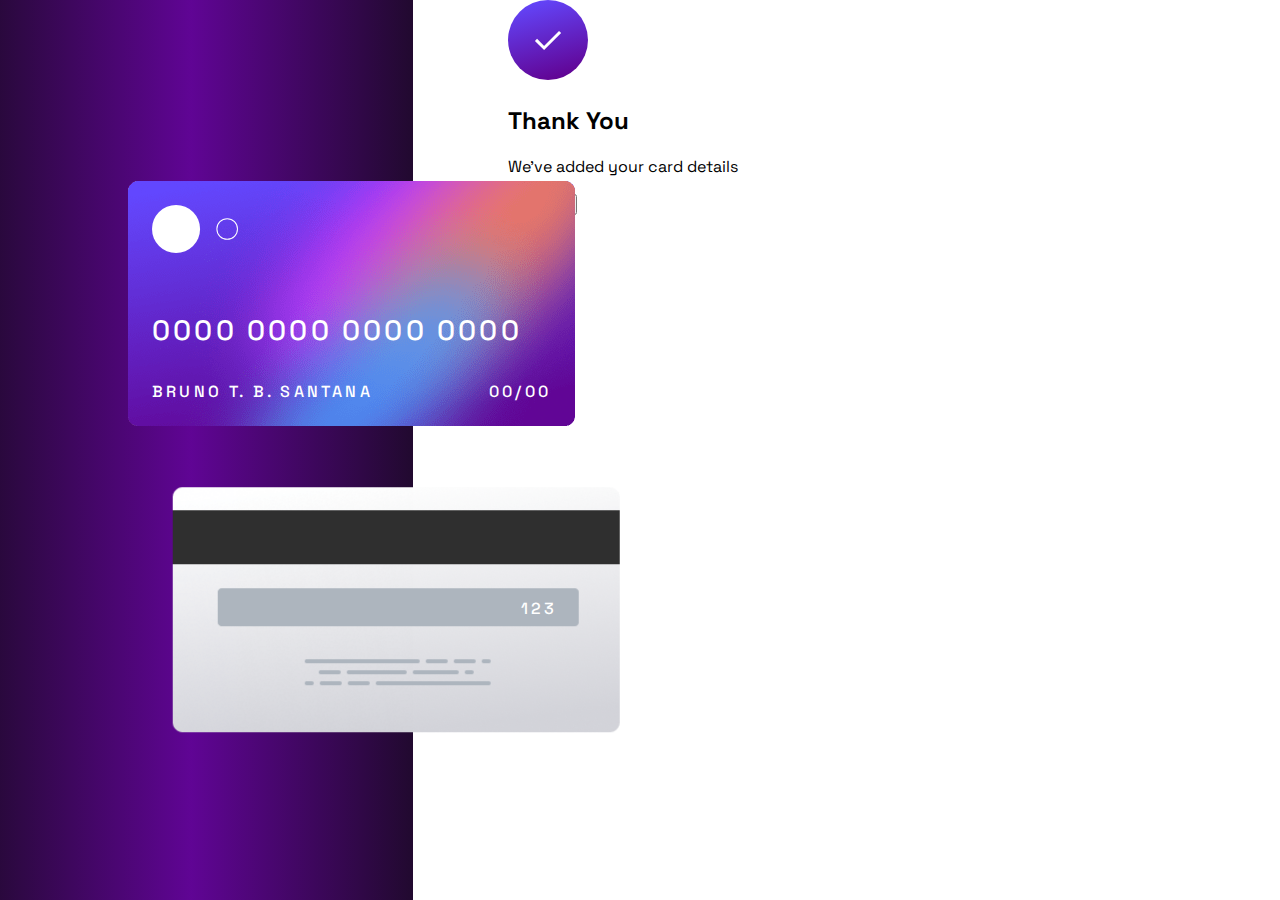
==== assets/pages/complete_registration.html @ 6f390f9c "Implementando transição de página" ====
<!DOCTYPE html>
<html lang="pt-br">
<head>
    <meta charset="UTF-8">
    <meta http-equiv="X-UA-Compatible" content="IE=edge">
    <meta name="viewport" content="width=device-width, initial-scale=1.0">
    <link rel="stylesheet" href="../.././interactive-card-details-form-main/images/favicon-32x32.png">
    <link rel="stylesheet" href="../css/1-base/base.css">
    <title>Frontend Mentor | Interactive card details form</title>
</head>
<body>
    <main>
        <section class="card__section">
            <div class="container__cards">
                <div class="back__card">
                    <h3 class="card__cvc" id="card__cvc">123</h3>
                </div>

                <div class="front__card">
                    <span class="card__seal"></span> <!-- Aqui vai o selo prateado do cartão -->

                    <h1 class="card__number" id="front__card__number">0000 0000 0000 0000</h1>

                    <div class="card__info">
                        <h2 class="card__name" id="card__name">Bruno T. B. Santana</h2>
                        <h3 class="card__date" id="card__date">00/00</h3>
                        </div>
                </div>
            </div>

        </section>

        <section class="thanks__section">
            <img src="../img/icon-complete.svg" alt="" class="thanks__img"> <!-- Aqui vai a imagem de certo -->
            <h2 class="thanks__subtitle">Thank You</h2>
            <p class="thanks__paragraph">We've added your card details</p>
            <button type="submit">Continue</button>
        </section>
    </main>

    <script src="../js/1-script.js" type="module"></script>
</body>
</html>
---- assets/css/1-base/base.css ----
@import url("https://fonts.googleapis.com/css2?family=Space+Grotesk:wght@300;500&display=swap");
.card__section::before {
  content: "";
  position: absolute;
  top: 0;
  left: 0;
  width: 100%;
  height: 28%;
  background: linear-gradient(to right, hsl(278, 68%, 11%), hsl(278, 68%, 11%), hsl(278, 94%, 30%), hsl(278, 68%, 11%));
  z-index: -1;
}
.card__section .container__cards {
  display: flex;
  flex-direction: column;
  justify-content: space-between;
  max-width: 23.75rem;
  margin: 0 auto 9rem auto;
  padding: 2rem 1rem 0 1rem;
  position: relative;
}
.card__section .container__cards .back__card {
  background-image: url(../../img/bg-card-back.png);
  background-repeat: no-repeat;
  background-size: cover;
  width: 17.875rem;
  height: 9.8125rem;
  position: relative;
}
.card__section .container__cards .back__card .card__cvc {
  color: hsl(0, 0%, 100%);
  font-size: 0.75rem;
  font-weight: 500;
  letter-spacing: 0.2rem;
  text-transform: "";
  margin: 0;
  position: absolute;
  transform: translate(-50%, -50%);
  top: 49.5%;
  left: 82%;
}
@media screen and (min-width: 375px) {
  .card__section .container__cards .back__card {
    align-self: flex-end;
  }
}
.card__section .container__cards .front__card {
  background-image: url(../../img/bg-card-front.png);
  background-repeat: no-repeat;
  background-size: cover;
  display: flex;
  flex-direction: column;
  align-self: flex-start;
  justify-content: space-between;
  font-family: "Space Grotesk", sans-serif;
  width: 17.875rem;
  height: 9.8125rem;
  position: absolute;
  transform: translate(0%, -43%);
  top: 100%;
  z-index: 2;
}
.card__section .container__cards .front__card .card__seal {
  background-image: url(../../img/card-logo.svg);
  background-repeat: no-repeat;
  background-size: contain;
  width: 3.5rem;
  height: 2rem;
  margin: 1rem 0 0 1rem;
}
.card__section .container__cards .front__card .card__number {
  color: hsl(0, 0%, 100%);
  font-size: 1rem;
  font-weight: 500;
  letter-spacing: 0.2rem;
  text-transform: uppercase;
  padding-top: 1rem;
  margin: 0 1rem 0 1rem;
}
.card__section .container__cards .front__card .card__info {
  display: flex;
  justify-content: space-between;
  margin: 0 1rem 1rem 1rem;
}
.card__section .container__cards .front__card .card__info .card__name, .card__section .container__cards .front__card .card__info .card__date {
  color: hsl(0, 0%, 100%);
  font-size: 0.75rem;
  font-weight: 500;
  letter-spacing: 0.2rem;
  text-transform: uppercase;
  margin: 0;
}

@media screen and (min-width: 992px) {
  .card__section {
    display: flex;
    justify-content: center;
    align-items: center;
    position: relative;
  }
  .card__section::before {
    content: "";
    position: absolute;
    top: 0;
    left: -100%;
    right: 0rem;
    width: 175%;
    height: 100%;
  }
  .card__section .container__cards {
    margin: 0 0 0rem 0;
    padding: 0rem 0rem 0 0rem;
  }
  .card__section .container__cards .back__card {
    transform: translate(0%, 65%);
  }
  .card__section .container__cards .front__card {
    transform: translate(0%, -160%);
  }
}
@media screen and (min-width: 992px) and (min-width: 1200px) {
  .card__section .container__cards .back__card {
    transform: translate(25%, 65%);
    width: 27.9375rem;
    height: 15.3125rem;
  }
  .card__section .container__cards .back__card .card__cvc {
    color: hsl(0, 0%, 100%);
    font-size: 1rem;
    font-weight: 500;
    letter-spacing: 0.2rem;
    text-transform: "";
  }
  .card__section .container__cards .front__card {
    transform: translate(0%, -160%);
    width: 27.9375rem;
    height: 15.3125rem;
  }
  .card__section .container__cards .front__card .card__seal {
    width: 5.375rem;
    height: 3.1875rem;
    margin: 1.5rem 0 0 1.5rem;
  }
  .card__section .container__cards .front__card .card__number {
    color: hsl(0, 0%, 100%);
    font-size: 1.75rem;
    font-weight: 500;
    letter-spacing: 0.2rem;
    text-transform: uppercase;
    padding-top: 1.5rem;
    margin: 0 1.5rem 0 1.5rem;
  }
  .card__section .container__cards .front__card .card__info {
    margin: 0 1.5rem 1.5rem 1.5rem;
  }
  .card__section .container__cards .front__card .card__info .card__name, .card__section .container__cards .front__card .card__info .card__date {
    color: hsl(0, 0%, 100%);
    font-size: 1rem;
    font-weight: 500;
    letter-spacing: 0.2rem;
    text-transform: uppercase;
  }
}
.form__section {
  padding: 0 1rem;
  display: flex;
  justify-content: center;
  align-items: center;
}
.form__section .form__container {
  display: flex;
  flex-direction: column;
  gap: 1.5rem;
  max-width: 380px;
}
.form__section .form__container .form__field {
  display: flex;
  flex-direction: column;
  gap: 0.75rem;
}
.form__section .form__container .form__field .form__label {
  color: hsl(278, 68%, 11%);
  font-size: 0.75rem;
  font-weight: 600;
  letter-spacing: 0.1rem;
  text-transform: uppercase;
}
.form__section .form__container .form__field .form__control {
  font-family: "Space Grotesk", sans-serif;
  color: hsl(278, 68%, 11%);
  font-size: 0.875rem;
  font-weight: 600;
  letter-spacing: "";
  text-transform: "";
  border: 1px solid hsl(270, 3%, 87%);
  border-radius: 0.5rem;
  height: 2.8125rem;
  max-width: 380px;
  padding-left: 1rem;
}
.form__section .form__container .form__field .form__control::-moz-placeholder {
  color: hsl(279, 6%, 55%);
  font-size: 0.875rem;
  font-weight: 400;
  letter-spacing: 0.1rem;
  text-transform: "";
}
.form__section .form__container .form__field .form__control::placeholder {
  color: hsl(279, 6%, 55%);
  font-size: 0.875rem;
  font-weight: 400;
  letter-spacing: 0.1rem;
  text-transform: "";
}
.form__section .form__container .form__field .form__control:hover {
  border-color: hsl(278, 94%, 30%);
}
.form__section .form__container .container__form__date {
  display: flex;
  gap: 1.75rem;
  width: 100%;
}
@media screen and (max-width: 320px) {
  .form__section .form__container .container__form__date {
    flex-direction: column;
  }
}
.form__section .form__container .container__form__date .form__field--mod {
  display: flex;
  flex-direction: column;
  gap: 0.75rem;
  width: 100%;
}
.form__section .form__container .container__form__date .form__field--mod .form__label {
  color: hsl(278, 68%, 11%);
  font-size: 0.75rem;
  font-weight: 600;
  letter-spacing: 0.1rem;
  text-transform: uppercase;
}
.form__section .form__container .container__form__date .form__field--mod .form__field__input {
  display: flex;
  gap: 0.75rem;
  width: 100%;
}
.form__section .form__container .container__form__date .form__field--mod .form__field__input .container__cardMonth, .form__section .form__container .container__form__date .form__field--mod .form__field__input .container__cardYear {
  display: flex;
  flex-direction: column;
  gap: 0.75rem;
  width: 100%;
}
.form__section .form__container .container__form__date .form__field--mod .form__field__input .container__cardMonth .exp__date, .form__section .form__container .container__form__date .form__field--mod .form__field__input .container__cardYear .exp__date {
  box-sizing: border-box;
  width: 100%;
}
.form__section .form__container .container__form__date .form__field--mod .form__field__input .container__cardMonth .form__control, .form__section .form__container .container__form__date .form__field--mod .form__field__input .container__cardYear .form__control {
  font-family: "Space Grotesk", sans-serif;
  color: hsl(278, 68%, 11%);
  font-size: 0.875rem;
  font-weight: 600;
  letter-spacing: "";
  text-transform: "";
  border: 1px solid hsl(270, 3%, 87%);
  border-radius: 0.5rem;
  height: 2.8125rem;
  padding-left: 1rem;
}
.form__section .form__container .container__form__date .form__field--mod .form__field__input .container__cardMonth .form__control::-moz-placeholder, .form__section .form__container .container__form__date .form__field--mod .form__field__input .container__cardYear .form__control::-moz-placeholder {
  color: hsl(279, 6%, 55%);
  font-size: 0.875rem;
  font-weight: 400;
  letter-spacing: 0.1rem;
  text-transform: "";
}
.form__section .form__container .container__form__date .form__field--mod .form__field__input .container__cardMonth .form__control::placeholder, .form__section .form__container .container__form__date .form__field--mod .form__field__input .container__cardYear .form__control::placeholder {
  color: hsl(279, 6%, 55%);
  font-size: 0.875rem;
  font-weight: 400;
  letter-spacing: 0.1rem;
  text-transform: "";
}
.form__section .form__container .container__form__date .form__field--mod .form__field__input .container__cardMonth .form__control:hover, .form__section .form__container .container__form__date .form__field--mod .form__field__input .container__cardYear .form__control:hover {
  border-color: hsl(278, 94%, 30%);
}
.form__section .form__container .container__form__date .container__cvc {
  display: flex;
  flex-direction: column;
  gap: 0.75rem;
  width: 50%;
}
@media screen and (max-width: 320px) {
  .form__section .form__container .container__form__date .container__cvc {
    width: 100%;
  }
}
.form__section .form__container .container__form__date .container__cvc .form__label {
  color: hsl(278, 68%, 11%);
  font-size: 0.75rem;
  font-weight: 600;
  letter-spacing: 0.1rem;
  text-transform: uppercase;
}
.form__section .form__container .container__form__date .container__cvc .form__control {
  font-family: "Space Grotesk", sans-serif;
  color: hsl(278, 68%, 11%);
  font-size: 0.875rem;
  font-weight: 600;
  letter-spacing: "";
  text-transform: "";
  border: 1px solid hsl(270, 3%, 87%);
  border-radius: 0.5rem;
  height: 2.8125rem;
  padding-left: 1rem;
}
.form__section .form__container .container__form__date .container__cvc .form__control::-moz-placeholder {
  color: hsl(279, 6%, 55%);
  font-size: 0.875rem;
  font-weight: 400;
  letter-spacing: 0.1rem;
  text-transform: "";
}
.form__section .form__container .container__form__date .container__cvc .form__control::placeholder {
  color: hsl(279, 6%, 55%);
  font-size: 0.875rem;
  font-weight: 400;
  letter-spacing: 0.1rem;
  text-transform: "";
}
.form__section .form__container .container__form__date .container__cvc .form__control:hover {
  border-color: hsl(278, 94%, 30%);
}
.form__section .form__container .btn__form {
  color: hsl(0, 0%, 100%);
  font-size: 1rem;
  font-weight: 600;
  letter-spacing: "";
  text-transform: "";
  background-color: hsl(278, 68%, 11%);
  border: none;
  border-radius: 0.5rem;
  cursor: pointer;
  height: 3.25rem;
  max-width: 23.75rem;
}
.form__section .form__container .btn__form:hover {
  background-color: hsl(278, 94%, 30%);
}

@media screen and (min-width: 992px) {
  .form__section {
    margin: 0 auto;
  }
}
html, body {
  font-family: "Space Grotesk", sans-serif;
  box-sizing: border-box;
  margin: 0;
  padding: 0;
  width: 100%;
  height: 100vh;
  overflow-x: hidden;
  overflow-y: hidden;
}

.error-message {
  display: none;
  color: red;
  font-size: 0.75rem;
  font-weight: 300;
}

@media screen and (min-width: 992px) {
  main {
    display: flex;
    margin: 0 auto;
    width: 80%;
    height: 100vh;
  }
}/*# sourceMappingURL=base.css.map */
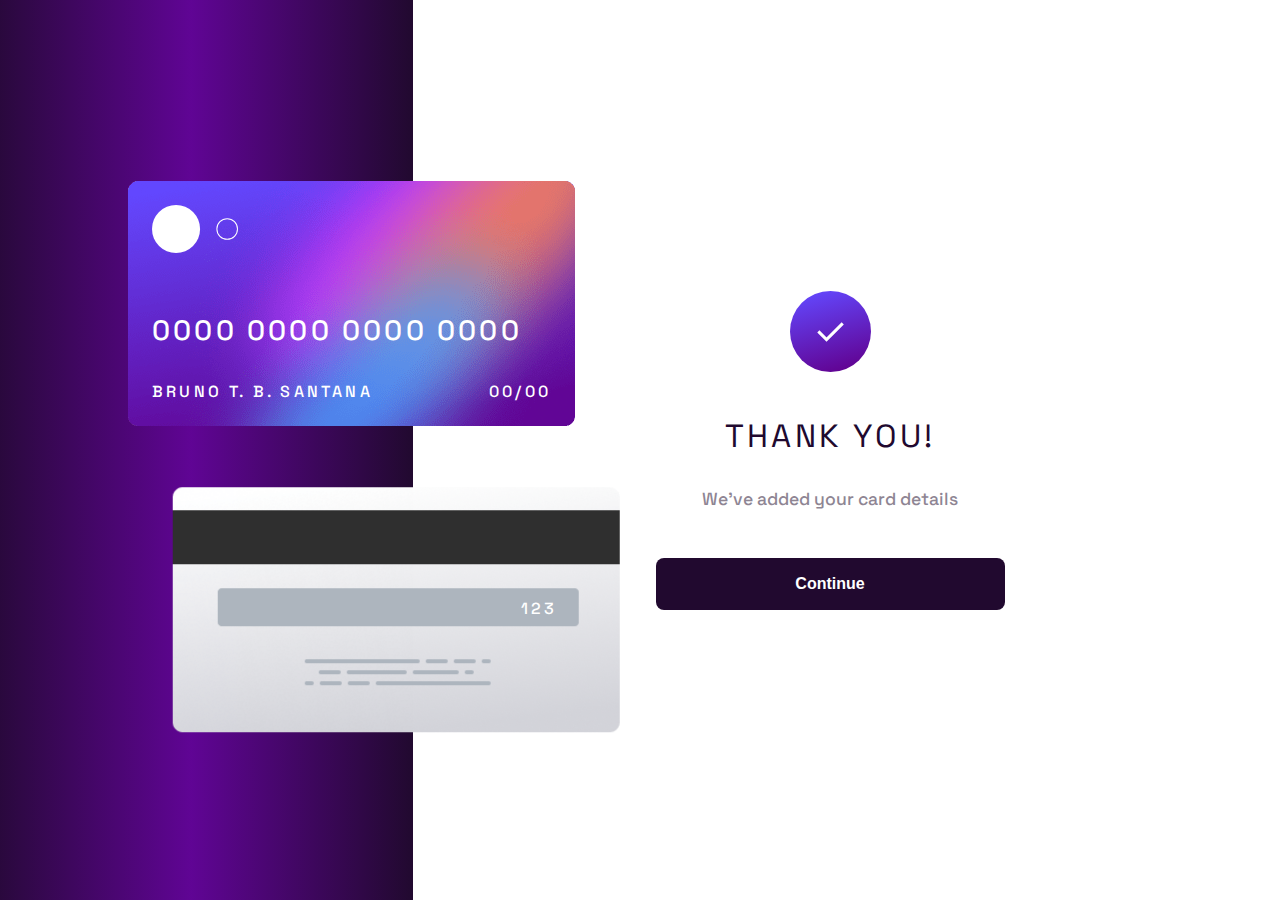
==== commit 734ec87b: "Estilizando página de registro completo" ====
--- a/assets/pages/complete_registration.html
+++ b/assets/pages/complete_registration.html
@@ -32,12 +32,13 @@
 
         <section class="thanks__section">
             <img src="../img/icon-complete.svg" alt="" class="thanks__img"> <!-- Aqui vai a imagem de certo -->
-            <h2 class="thanks__subtitle">Thank You</h2>
+            <h2 class="thanks__subtitle">Thank You!</h2>
             <p class="thanks__paragraph">We've added your card details</p>
-            <button type="submit">Continue</button>
+            <button type="submit" class="btn__form" id="btn__form" onclick="location.href='../../index.html'">Continue</button>
+            <a href=""></a>
         </section>
     </main>
 
-    <script src="../js/1-script.js" type="module"></script>
+    <script src=".././js/5-informationTransition.js" type="module"></script>
 </body>
 </html>--- a/assets/css/1-base/base.css
+++ b/assets/css/1-base/base.css
@@ -196,6 +196,12 @@
   height: 2.8125rem;
   max-width: 380px;
   padding-left: 1rem;
+  outline-width: 1px;
+  outline-color: hsl(278, 94%, 30%);
+}
+.form__section .form__container .form__field .form__control :required:invalid,
+.form__section .form__container .form__field .form__control input:focus:invalid {
+  background-color: #ffe6e6;
 }
 .form__section .form__container .form__field .form__control::-moz-placeholder {
   color: hsl(279, 6%, 55%);
@@ -263,6 +269,8 @@
   border-radius: 0.5rem;
   height: 2.8125rem;
   padding-left: 1rem;
+  outline-width: 1px;
+  outline-color: hsl(278, 94%, 30%);
 }
 .form__section .form__container .container__form__date .form__field--mod .form__field__input .container__cardMonth .form__control::-moz-placeholder, .form__section .form__container .container__form__date .form__field--mod .form__field__input .container__cardYear .form__control::-moz-placeholder {
   color: hsl(279, 6%, 55%);
@@ -350,6 +358,68 @@
     margin: 0 auto;
   }
 }
+.thanks__section {
+  box-sizing: border-box;
+  align-items: center;
+  display: flex;
+  flex-direction: column;
+  justify-content: center;
+  margin: 0 auto;
+  padding: 0 1rem;
+  max-width: 381px;
+  width: 100%;
+}
+.thanks__section .thanks__img {
+  width: 5.0625rem;
+  height: 5.0625rem;
+}
+.thanks__section .thanks__subtitle {
+  color: hsl(278, 68%, 11%);
+  font-size: 2rem;
+  font-weight: 400;
+  letter-spacing: 0.2rem;
+  text-transform: uppercase;
+  margin-top: 2.75rem;
+  margin-bottom: 0;
+}
+.thanks__section .thanks__paragraph {
+  color: hsl(279, 6%, 55%);
+  font-size: 1rem;
+  font-weight: 500;
+  letter-spacing: "";
+  text-transform: "";
+  margin-top: 2rem;
+  margin-bottom: 0;
+}
+@media screen and (min-width: 768px) {
+  .thanks__section .thanks__paragraph {
+    color: "";
+    font-size: 1.1rem;
+    font-weight: "";
+    letter-spacing: "";
+    text-transform: "";
+  }
+}
+.thanks__section .btn__form {
+  box-sizing: border-box;
+  color: hsl(0, 0%, 100%);
+  font-size: 1rem;
+  font-weight: 600;
+  letter-spacing: "";
+  text-transform: "";
+  background-color: hsl(278, 68%, 11%);
+  border: none;
+  border-radius: 0.5rem;
+  cursor: pointer;
+  height: 3.25rem;
+  margin-top: 3rem;
+  width: 100%;
+  max-width: 23.8125rem;
+}
+.thanks__section .btn__form:hover {
+  background-color: hsl(278, 94%, 30%);
+}
+
 html, body {
   font-family: "Space Grotesk", sans-serif;
   box-sizing: border-box;
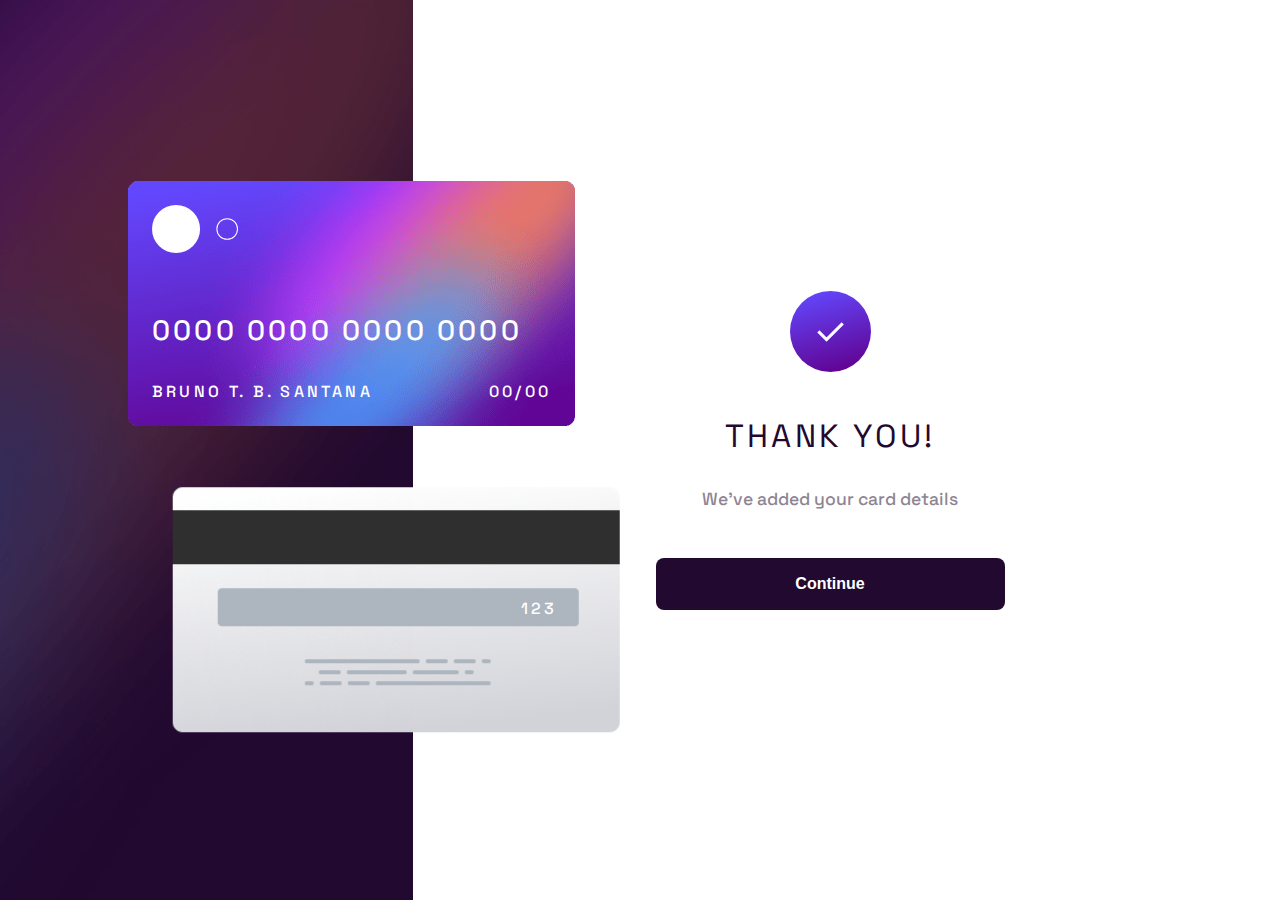
==== commit 376f10b0: "Projeto Finalizado" ====
--- a/assets/pages/complete_registration.html
+++ b/assets/pages/complete_registration.html
@@ -4,7 +4,7 @@
     <meta charset="UTF-8">
     <meta http-equiv="X-UA-Compatible" content="IE=edge">
     <meta name="viewport" content="width=device-width, initial-scale=1.0">
-    <link rel="stylesheet" href="../.././interactive-card-details-form-main/images/favicon-32x32.png">
+    <link rel="stylesheet" href="../img/favicon-32x32.png">
     <link rel="stylesheet" href="../css/1-base/base.css">
     <title>Frontend Mentor | Interactive card details form</title>
 </head>
--- a/assets/css/1-base/base.css
+++ b/assets/css/1-base/base.css
@@ -6,8 +6,15 @@
   left: 0;
   width: 100%;
   height: 28%;
-  background: linear-gradient(to right, hsl(278, 68%, 11%), hsl(278, 68%, 11%), hsl(278, 94%, 30%), hsl(278, 68%, 11%));
+  background-image: url(../../img/bg-main-mobile.png);
+  background-repeat: no-repeat;
+  background-size: cover;
   z-index: -1;
+}
+@media screen and (min-width: 992px) {
+  .card__section::before {
+    background-image: url(../../img/bg-main-desktop.png);
+  }
 }
 .card__section .container__cards {
   display: flex;
@@ -349,6 +356,11 @@
   height: 3.25rem;
   max-width: 23.75rem;
 }
+@media screen and (max-width: 320px) {
+  .form__section .form__container .btn__form {
+    margin-bottom: 2rem;
+  }
+}
 .form__section .form__container .btn__form:hover {
   background-color: hsl(278, 94%, 30%);
 }
@@ -427,8 +439,6 @@
   padding: 0;
   width: 100%;
   height: 100vh;
-  overflow-x: hidden;
-  overflow-y: hidden;
 }
 
 .error-message {
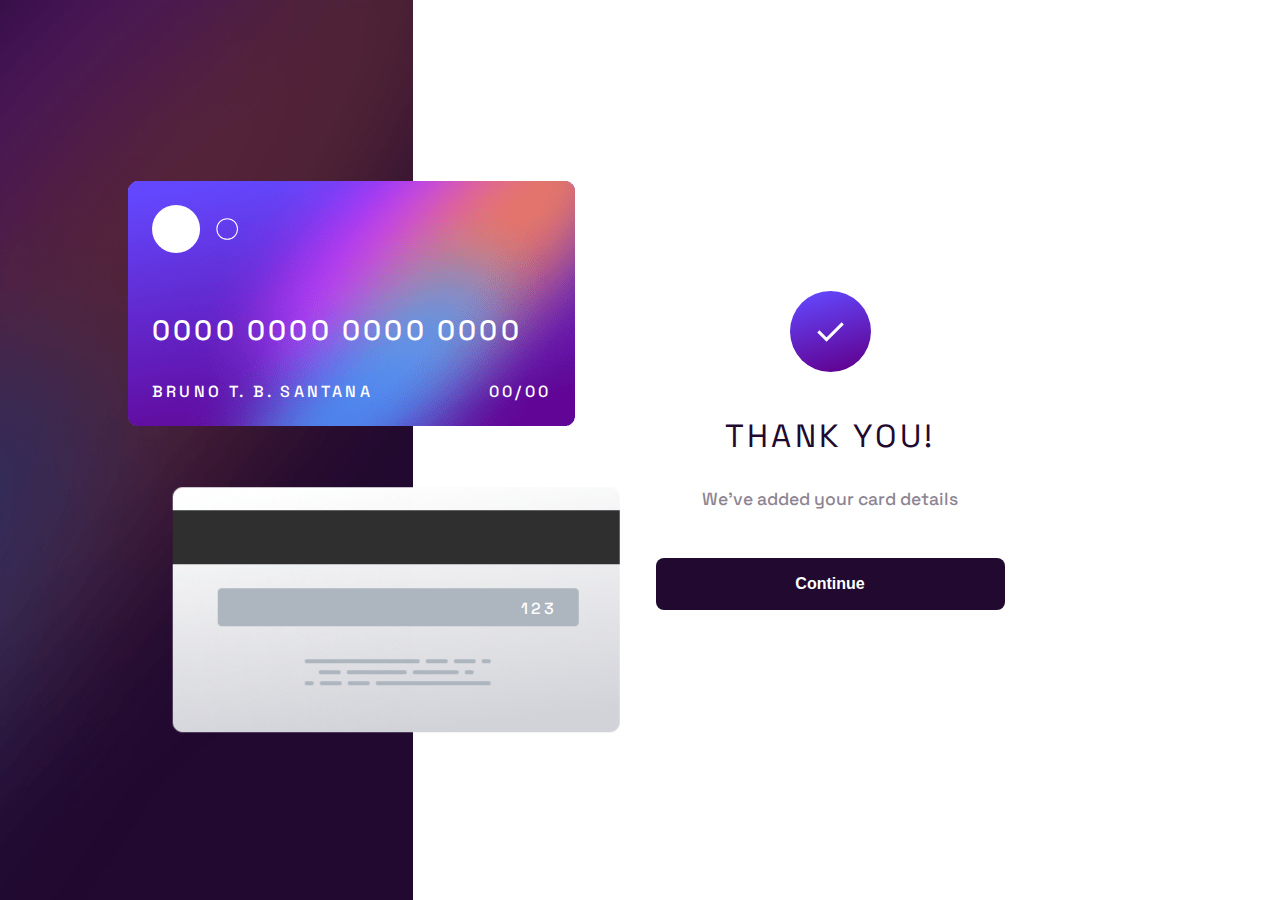
==== commit 018bbd5e: "Corrigindo tag 'min' e 'name' no html" ====
--- a/assets/pages/complete_registration.html
+++ b/assets/pages/complete_registration.html
@@ -4,7 +4,7 @@
     <meta charset="UTF-8">
     <meta http-equiv="X-UA-Compatible" content="IE=edge">
     <meta name="viewport" content="width=device-width, initial-scale=1.0">
-    <link rel="stylesheet" href="../img/favicon-32x32.png">
+    <link rel="stylesheet" href=".././img/favicon-32x32.png">
     <link rel="stylesheet" href="../css/1-base/base.css">
     <title>Frontend Mentor | Interactive card details form</title>
 </head>
